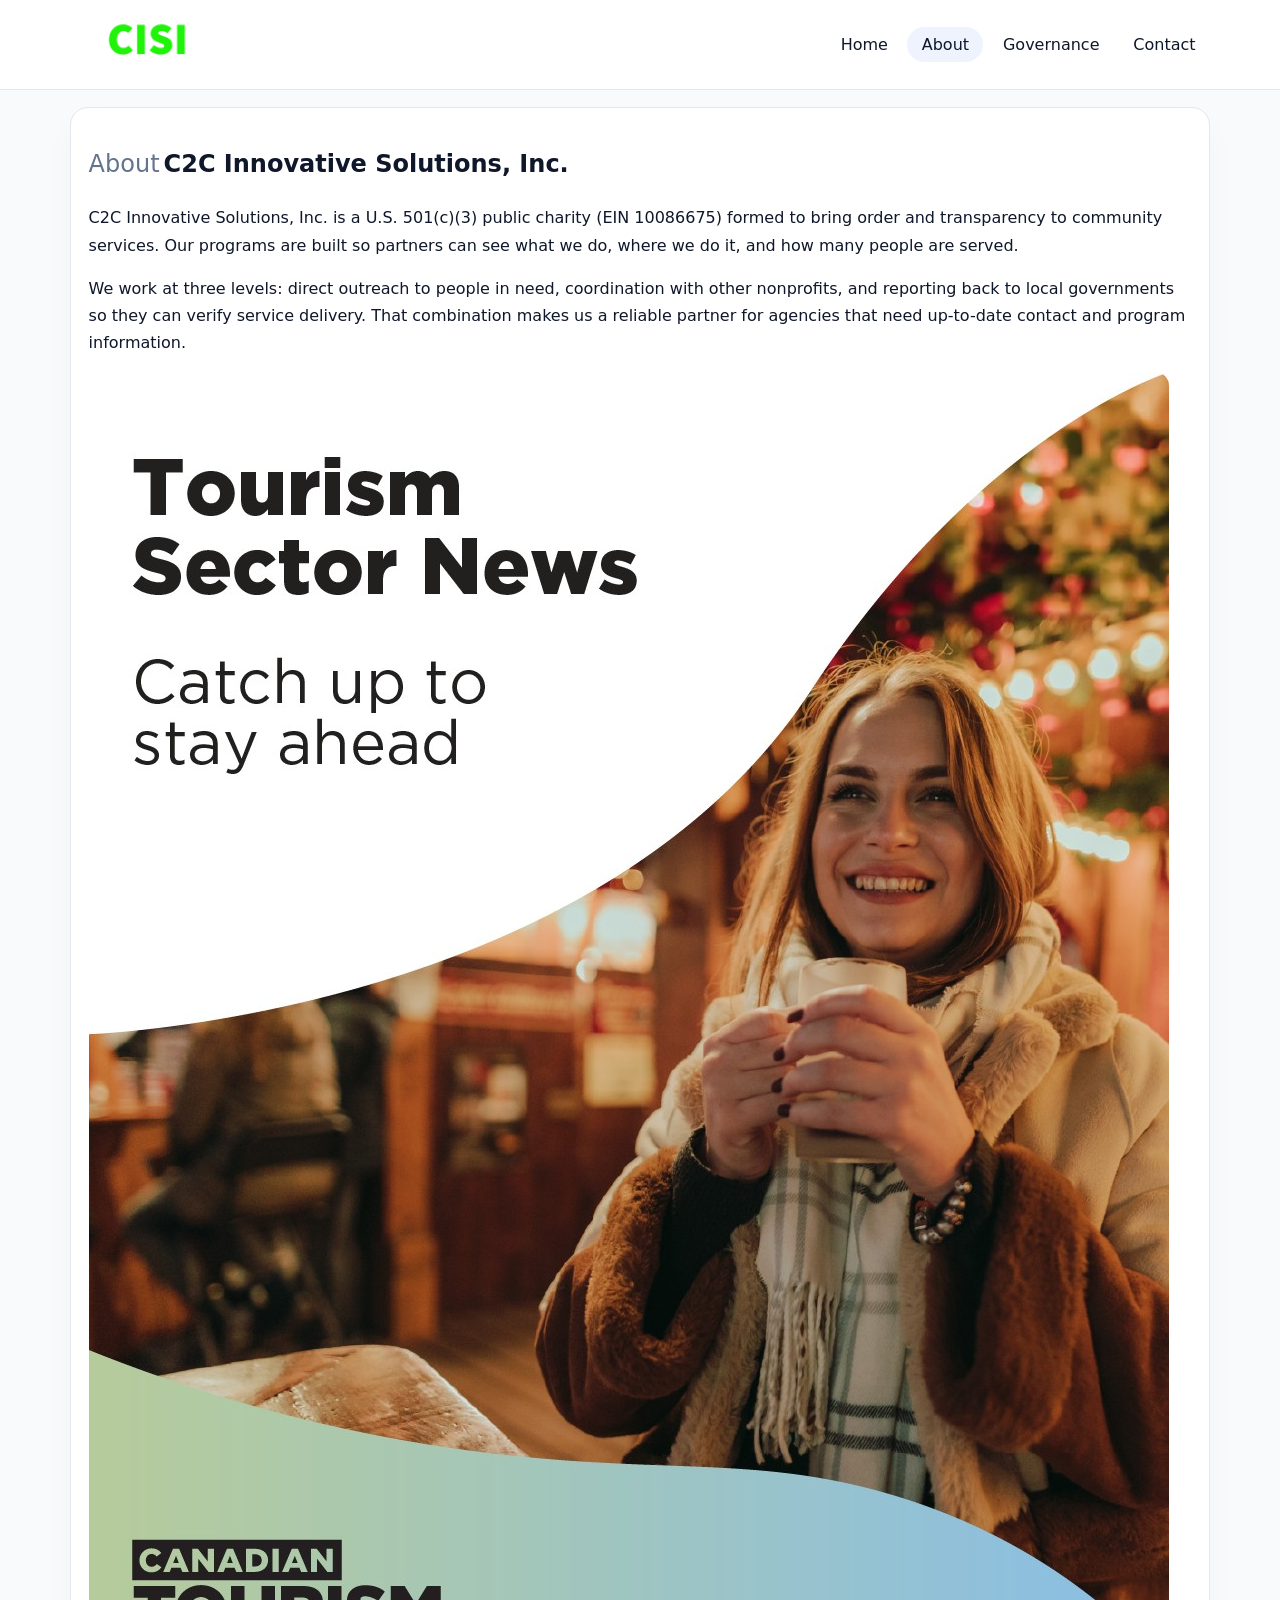
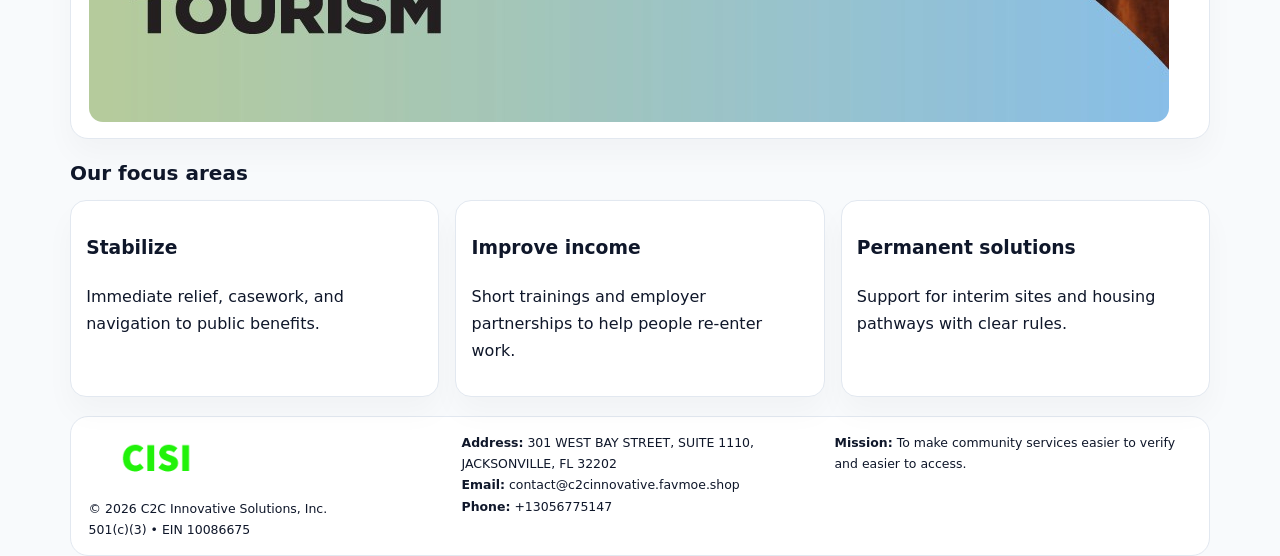
==== about.html @ 3b58f1d6 "Initial commit" ====
<!doctype html><html lang="en"><head>
<meta charset="utf-8">
<meta name="viewport" content="width=device-width,initial-scale=1">
<title>C2C Innovative Solutions, Inc. – Nonprofit • 2025</title>
<link rel="stylesheet" href="assets/styles.css">
<link rel="icon" href="images/logo.png">
  <meta name="description" content="Dedicated to community services, education, and direct relief, C2C Innovative Solutions, Inc.">
</head><body>
<div style="position:absolute;left:-9999px;top:-9999px;opacity:0" data-uniq="{{UNIQUE_BLOB}}">
  <span>Dedicated to community services, education, and direct relief, C2C Innovative Solutions, Inc.</span><svg width="12" height="12" viewBox="0 0 12 12" xmlns="http://www.w3.org/2000/svg"><circle cx="6" cy="6" r="5" fill="#2b6cb0"/></svg><img src="images/land.jpg" width="1" height="1" alt="" loading="lazy"/>
</div>

<header>
  <div class="topbar">
    <a href="index.html"><img src="images/logo.png" style="width:155px" alt=""></a>
    <nav>
      <a href="index.html">Home</a>
      <a class="active" href="about.html">About</a>
      <a href="governance.html">Governance</a>
      <a href="contact.html">Contact</a>
    </nav>
  </div>
</header>

<section class="section">
  <div class="panel">
    <h1><span style="font-weight:500;color:var(--muted);margin-right:.25rem;">About</span><span style="font-weight:700;color:var(--ink);">C2C Innovative Solutions, Inc.</span></h1>
    <p>C2C Innovative Solutions, Inc. is a U.S. 501(c)(3) public charity (EIN 10086675) formed to bring order and transparency to community services. Our programs are built so partners can see what we do, where we do it, and how many people are served.</p>
    <p>We work at three levels: direct outreach to people in need, coordination with other nonprofits, and reporting back to local governments so they can verify service delivery. That combination makes us a reliable partner for agencies that need up-to-date contact and program information.</p>
    <img src="images/about.jpg" alt="" style="margin-top:1rem">
  </div>
</section>

<section class="section">
  <h2>Our focus areas</h2>
  <div class="cards">
    <article class="c376cfd59dd"><h3>Stabilize</h3><p>Immediate relief, casework, and navigation to public benefits.</p></article>
    <article class="c376cfd59dd"><h3>Improve income</h3><p>Short trainings and employer partnerships to help people re-enter work.</p></article>
    <article class="c376cfd59dd"><h3>Permanent solutions</h3><p>Support for interim sites and housing pathways with clear rules.</p></article>
  </div>
</section>

<footer>
  <div class="footer-grid">
    <div><img src="images/logo.png" style="width:135px;margin-bottom:.35rem" alt=""><div class="small">© <span id="year"></span> C2C Innovative Solutions, Inc.</div><div class="small">501(c)(3) • EIN 10086675</div></div>
    <div><div class="small"><strong>Address:</strong> 301 WEST BAY STREET, SUITE 1110, JACKSONVILLE, FL 32202</div><div class="small"><strong>Email:</strong> <a href="mailto:contact@c2cinnovative.favmoe.shop">contact@c2cinnovative.favmoe.shop</a></div><div class="small"><strong>Phone:</strong> <a href="tel:+13056775147">+13056775147</a></div></div>
    <div><div class="small"><strong>Mission:</strong> To make community services easier to verify and easier to access.</div></div>
  </div>
</footer>
<script>(()=>{const y=document.getElementById('year');if(y)y.textContent=new Date().getFullYear();})();</script>
</body></html>
---- assets/styles.css ----
:root{
  --ink:#0f172a;
  --muted:#64748b;
  --line:#e2e8f0;
  --paper:#fff;
  --brand:#2563eb;
  --brand-ink:#1e40af;
  --soft:#eff6ff;
  --r:18px;
  --sh:0 16px 30px rgba(15,23,42,.03);
}
*{box-sizing:border-box}
html,body{height:100%}
body{
  margin:0;
  background:#f8fafc;
  color:var(--ink);
  font-family:Inter,system-ui,-apple-system,BlinkMacSystemFont,"Segoe UI",Arial,sans-serif;
  line-height:1.7;
}
img{max-width:100%;height:auto;display:block;border-radius:14px}
a{color:var(--brand);text-decoration:none}
a:hover{text-decoration:underline}

/* NAV */
header{background:#fff;border-bottom:1px solid var(--line);position:sticky;top:0;z-index:15}
.topbar{
  width:min(1140px,94%);
  margin:0 auto;
  display:flex;
  align-items:center;
  justify-content:space-between;
  gap:1rem;
  padding:.6rem 0;
}
.topbar nav a{
  padding:.5rem .9rem;
  border-radius:999px;
  color:var(--ink);
  font-weight:500;
}
.topbar nav a.active,
.topbar nav a:hover{
  background:rgba(37,99,235,.08);
  text-decoration:none;
}

/* HERO */
.c989756ea3c{
  width:min(1140px,94%);
  margin:.95rem auto 0;
  background:linear-gradient(140deg,var(--soft),#fff 65%);
  border:1px solid rgba(37,99,235,.05);
  border-radius:22px;
  display:grid;
  grid-template-columns:1.1fr .9fr;
  gap:1.2rem;
  padding:1.3rem 1.2rem 1.1rem;
  box-shadow:var(--sh);
}
.c989756ea3c h1{font-size:clamp(1.8rem,3vw,2.55rem);margin-bottom:.4rem}
.c989756ea3c .ccefb223288{color:var(--muted);max-width:550px}
.cac42e52c6b{
  display:inline-block;
  background:rgba(37,99,235,.12);
  color:var(--brand-ink);
  padding:.2rem .65rem;
  border-radius:999px;
  font-weight:600;
  font-size:.68rem;
}

/* SECTION */
.section{
  width:min(1140px,94%);
  margin:1.05rem auto 0;
}
.panel{
  background:#fff;border:1px solid var(--line);border-radius:18px;
  padding:1rem 1.1rem;box-shadow:var(--sh);
}
h2{font-size:1.25rem;margin:.2rem 0 .6rem}

/* grids */
.cards{
  display:grid;
  grid-template-columns:repeat(auto-fit,minmax(230px,1fr));
  gap:1rem;
}
.c376cfd59dd{
  background:#fff;border:1px solid var(--line);border-radius:16px;
  padding:.8rem .95rem 1rem;box-shadow:var(--sh);
}
.twocol{
  display:grid;grid-template-columns:1fr 1fr;gap:1rem;align-items:start;
}

/* timeline */
.timeline{list-style:none;margin:.5rem 0 0;padding:0}
.timeline li{position:relative;padding-left:1.25rem;margin:.35rem 0}
.timeline li::before{
  content:"";position:absolute;left:.25rem;top:.58rem;width:.4rem;height:.4rem;border-radius:999px;background:var(--brand)
}

/* contact form */
button,input,textarea{font:inherit}
.contact-form{display:grid;gap:12px;max-width:760px}
.contact-form .row-2{display:grid;grid-template-columns:1fr 1fr;gap:12px}
.contact-form input,
.contact-form textarea{
  width:100%;padding:.85rem 1rem;border:1px solid var(--line);
  border-radius:14px;background:#fff;
}
.contact-form textarea{resize:vertical}
.contact-form button{
  width:auto;justify-self:start;padding:.8rem 1.35rem;background:var(--brand);
  color:#fff;border:0;border-radius:14px;cursor:pointer
}
.contact-form button:hover{background:var(--brand-ink)}

/* footer */
footer{
  width:min(1140px,94%);
  margin:1.2rem auto 1.1rem;
  background:#fff;
  border:1px solid var(--line);
  border-radius:18px;
  padding:.9rem 1.1rem;
}
.footer-grid{
  display:grid;grid-template-columns:repeat(auto-fit,minmax(220px,1fr));
  gap:1rem
}
/* chữ footer đậm hơn cho dễ nhìn */
.small{
  color:#0f172a;   /* đậm hơn */
  font-size:.78rem;
}
.small a{color:#0f172a;text-decoration:none}
.small a:hover{text-decoration:underline}

/* responsive */
@media(max-width:940px){
  .c989756ea3c{grid-template-columns:1fr}
  .twocol{grid-template-columns:1fr}
}
@media(max-width:640px){
  .topbar{flex-wrap:wrap;justify-content:center}
  .contact-form .row-2{grid-template-columns:1fr}
}
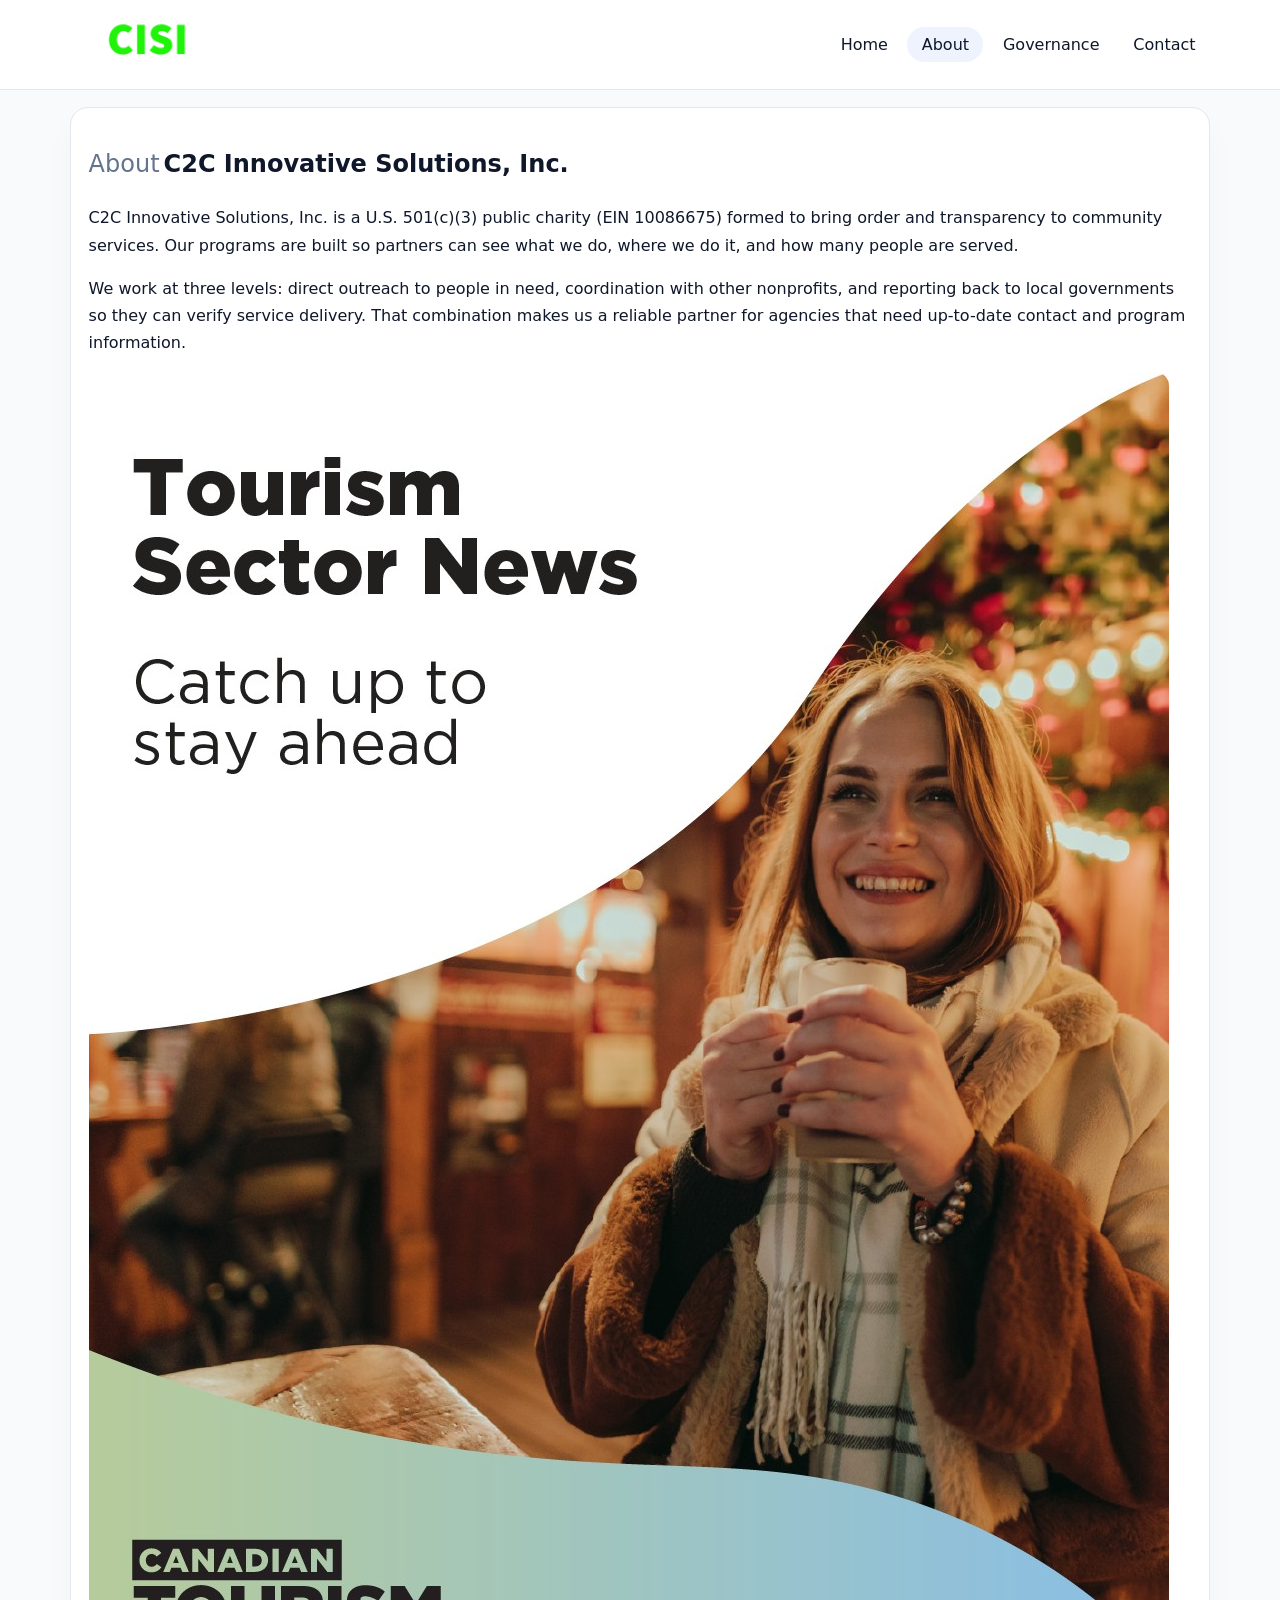
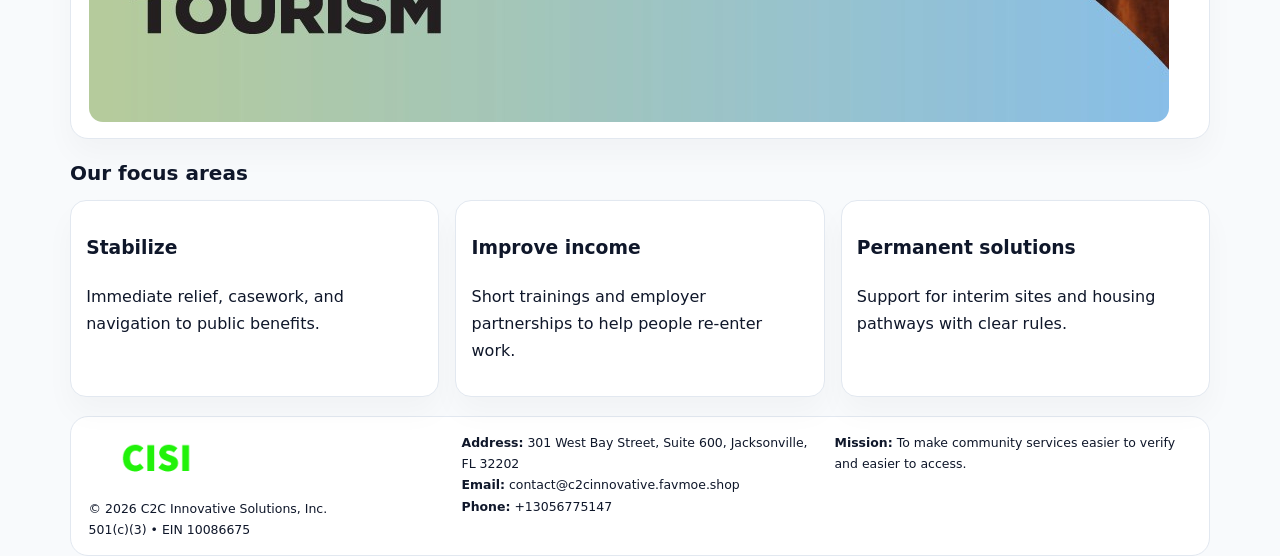
==== commit ba6a901c: "Safe replace address only" ====
--- a/about.html
+++ b/about.html
@@ -43,7 +43,7 @@
 <footer>
   <div class="footer-grid">
     <div><img src="images/logo.png" style="width:135px;margin-bottom:.35rem" alt=""><div class="small">© <span id="year"></span> C2C Innovative Solutions, Inc.</div><div class="small">501(c)(3) • EIN 10086675</div></div>
-    <div><div class="small"><strong>Address:</strong> 301 WEST BAY STREET, SUITE 1110, JACKSONVILLE, FL 32202</div><div class="small"><strong>Email:</strong> <a href="mailto:contact@c2cinnovative.favmoe.shop">contact@c2cinnovative.favmoe.shop</a></div><div class="small"><strong>Phone:</strong> <a href="tel:+13056775147">+13056775147</a></div></div>
+    <div><div class="small"><strong>Address:</strong> 301 West Bay Street, Suite 600, Jacksonville, FL 32202</div><div class="small"><strong>Email:</strong> <a href="mailto:contact@c2cinnovative.favmoe.shop">contact@c2cinnovative.favmoe.shop</a></div><div class="small"><strong>Phone:</strong> <a href="tel:+13056775147">+13056775147</a></div></div>
     <div><div class="small"><strong>Mission:</strong> To make community services easier to verify and easier to access.</div></div>
   </div>
 </footer>
